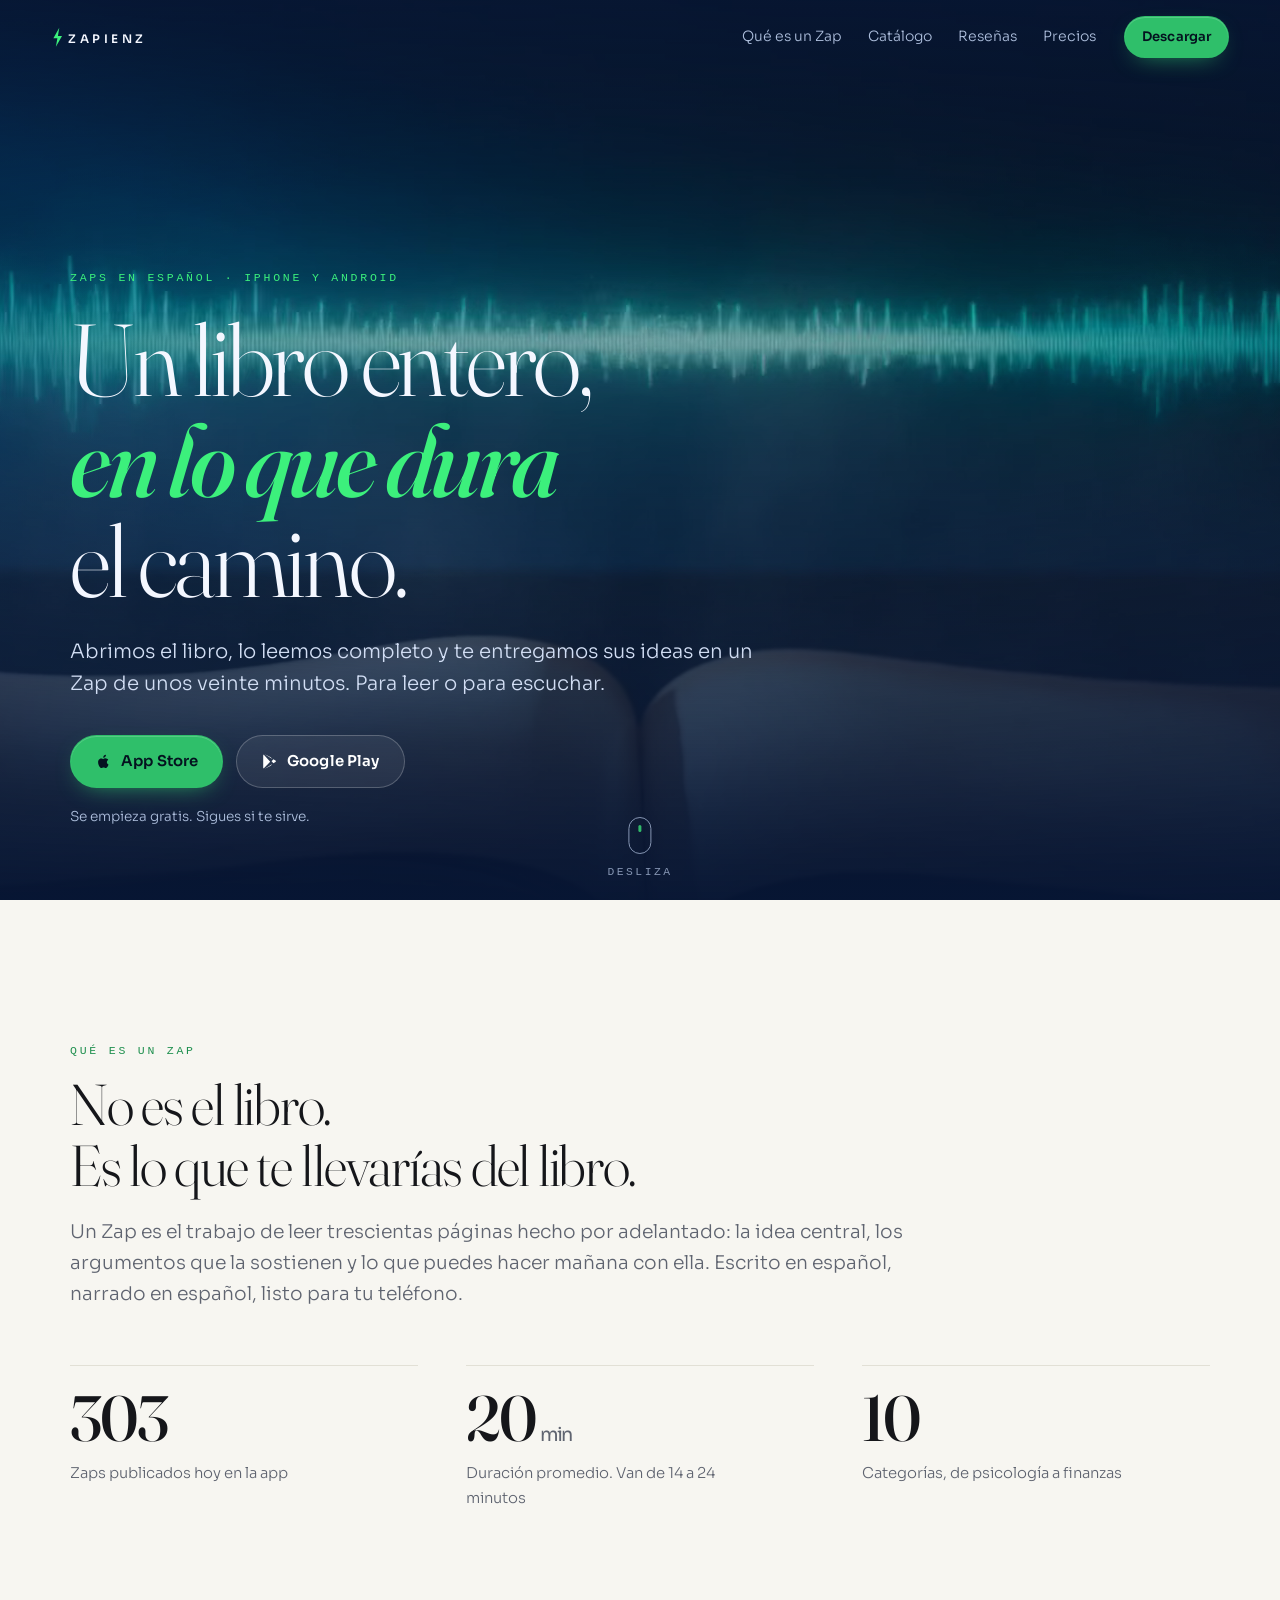
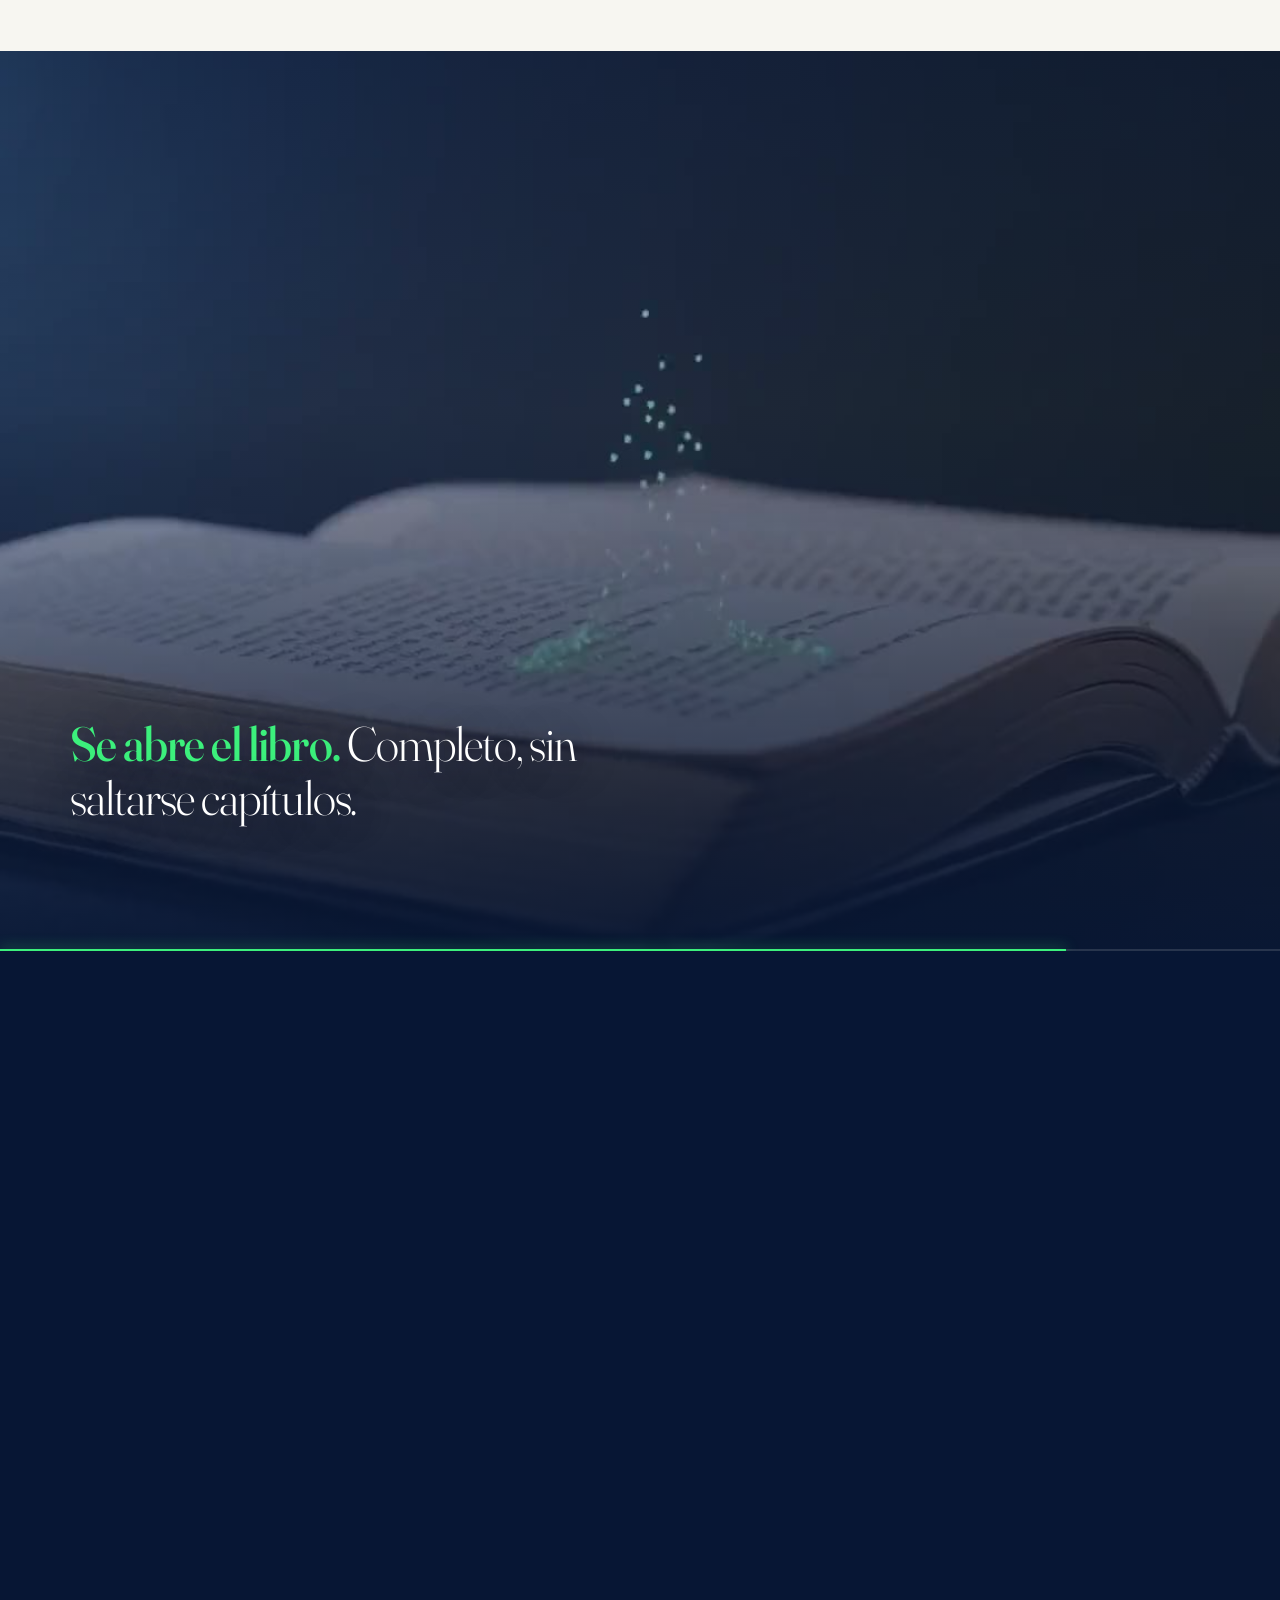
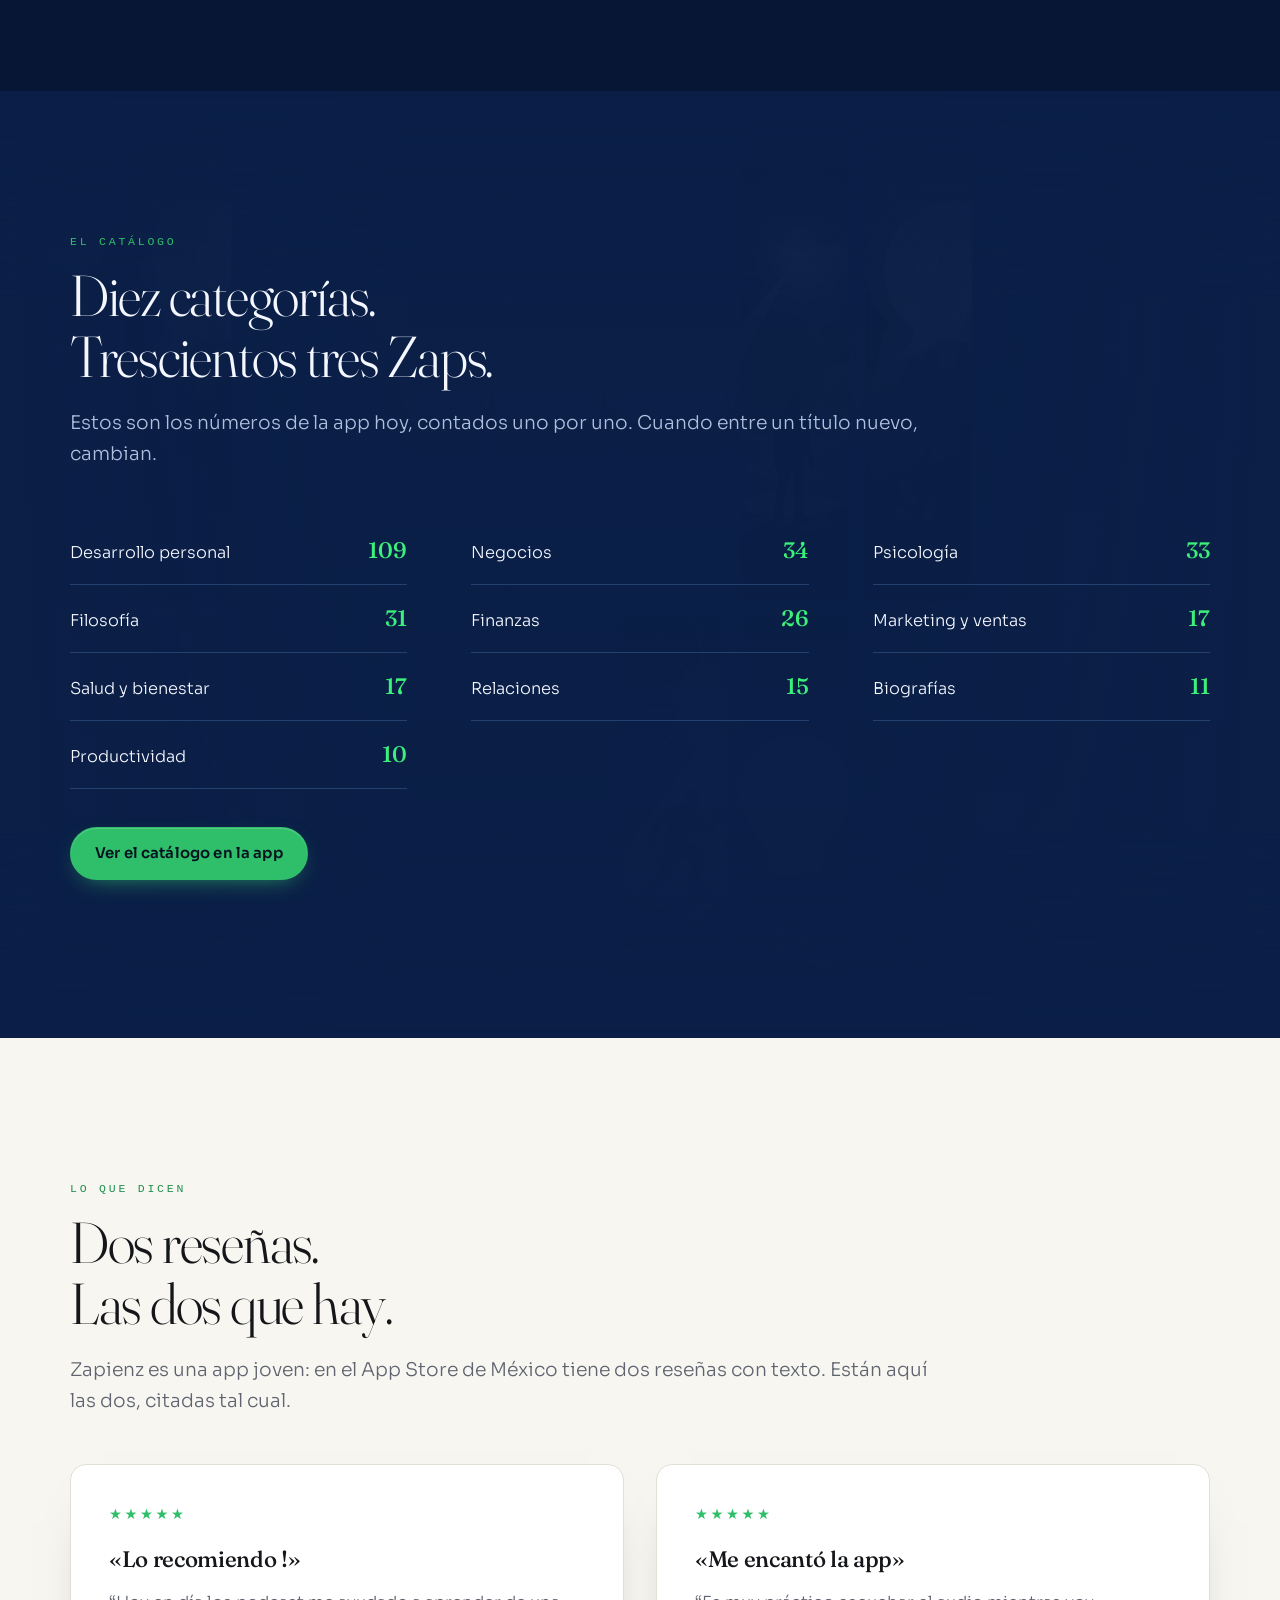
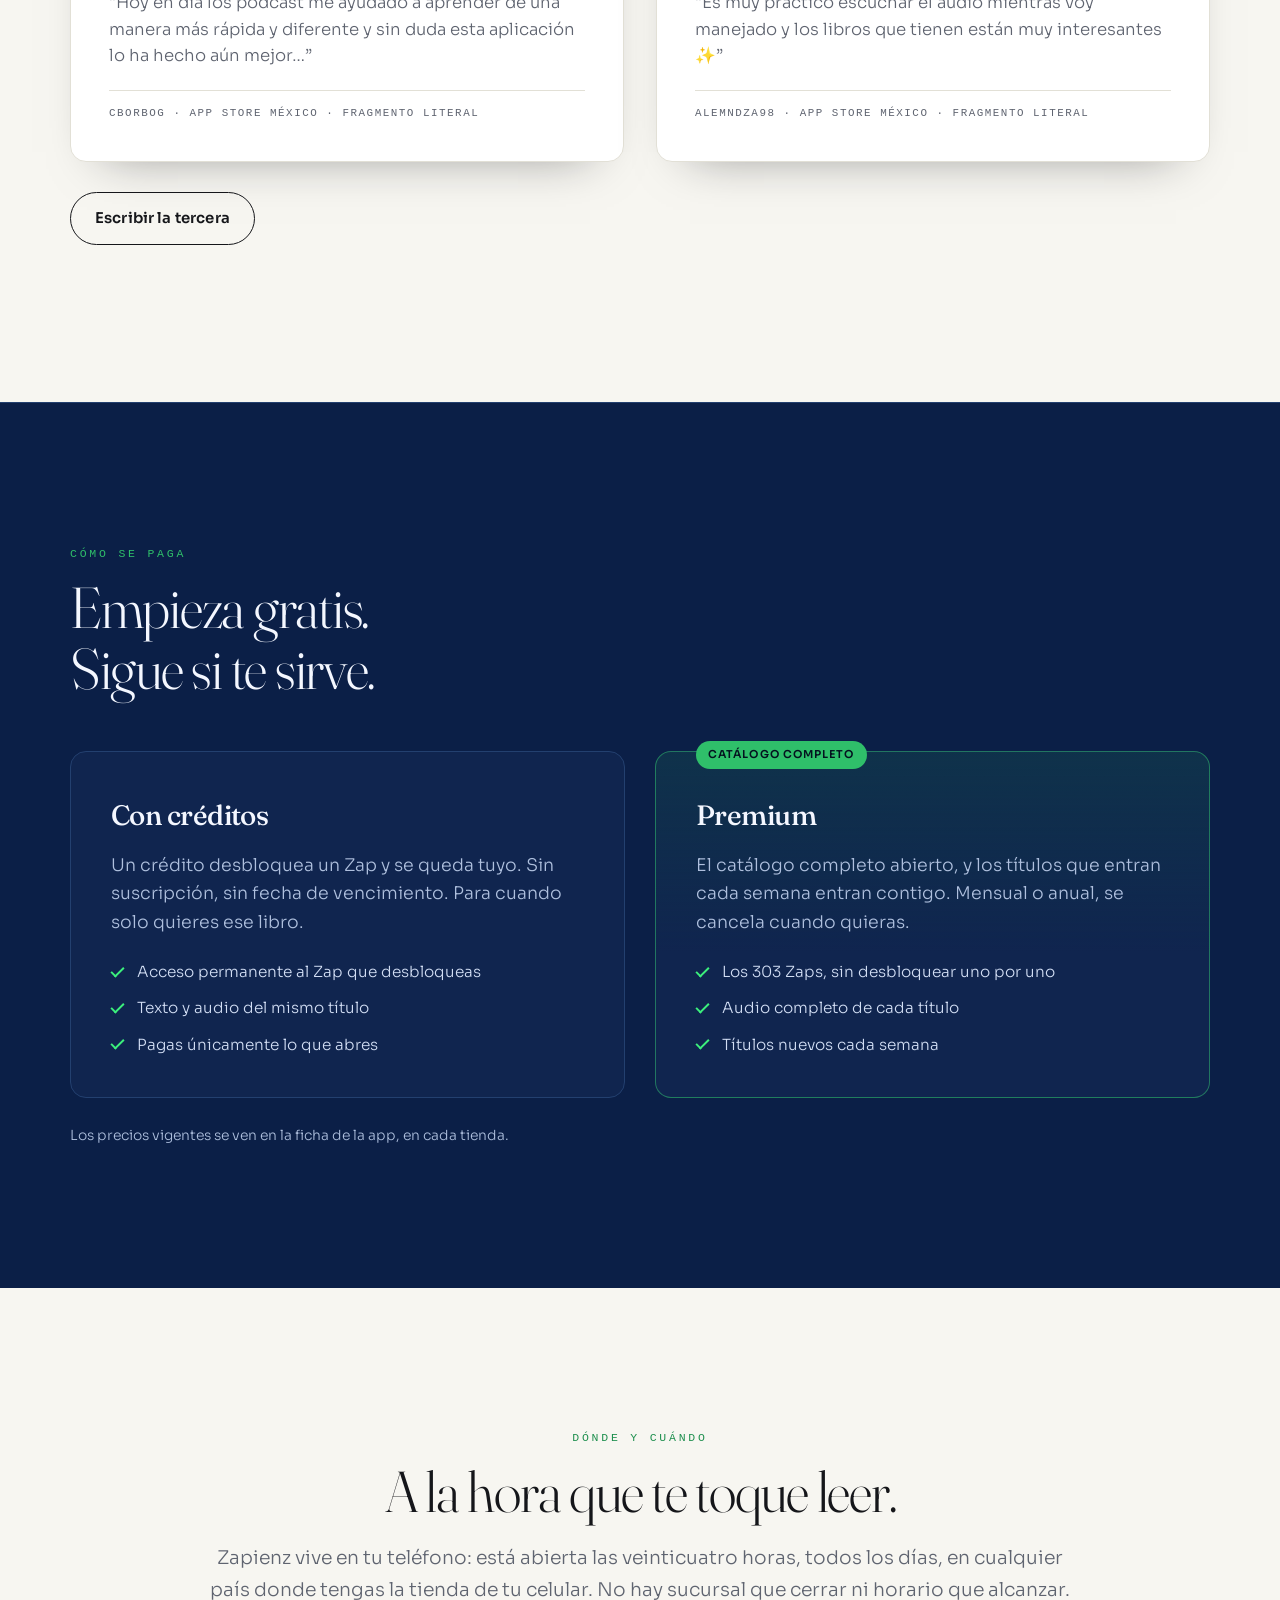
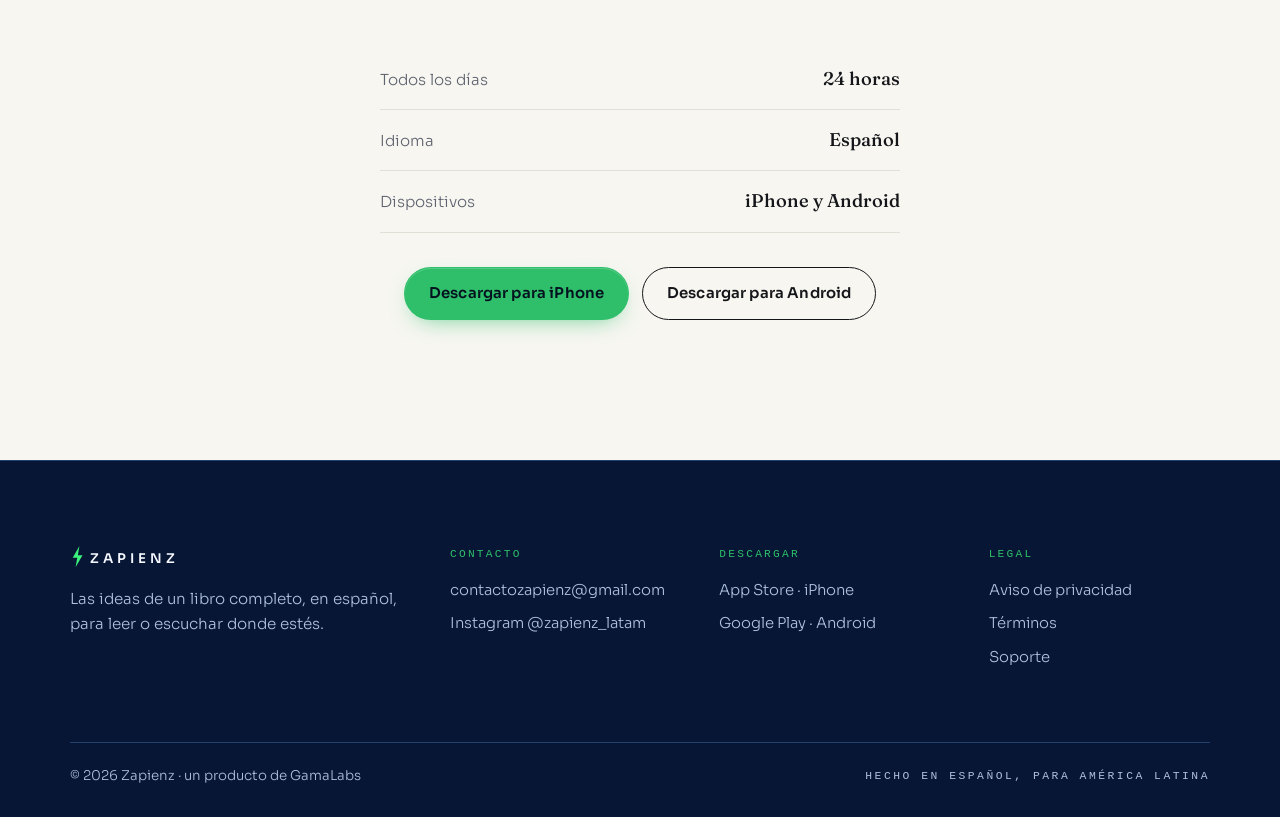
==== index.html @ 56f3b0ce "Sitio one-page de Zapienz con hero en video y scroll cinemático Datos verificados contra la base de " ====
<!doctype html>
<html lang="es-MX">
<head>
<meta charset="utf-8">
<meta name="viewport" content="width=device-width,initial-scale=1,viewport-fit=cover">
<title>Zapienz — Un libro entero, en lo que dura el camino</title>
<meta name="description" content="303 Zaps en español para leer o escuchar: las ideas de un libro completo en unos veinte minutos. Diez categorías, en tu teléfono, iPhone y Android.">
<meta name="theme-color" content="#0B1F47">
<link rel="canonical" href="https://gamalabs26.github.io/zapienz-latam/">
<meta name="robots" content="index,follow">

<meta property="og:type" content="website">
<meta property="og:site_name" content="Zapienz">
<meta property="og:locale" content="es_MX">
<meta property="og:title" content="Zapienz — Un libro entero, en lo que dura el camino">
<meta property="og:description" content="303 Zaps en español para leer o escuchar: las ideas de un libro completo en unos veinte minutos.">
<meta property="og:url" content="https://gamalabs26.github.io/zapienz-latam/">
<meta property="og:image" content="https://gamalabs26.github.io/zapienz-latam/assets/img/og.jpg">
<meta property="og:image:width" content="1200">
<meta property="og:image:height" content="675">
<meta property="og:image:alt" content="Un libro abierto del que se desprenden partículas de luz que forman una onda de audio.">
<meta name="twitter:card" content="summary_large_image">
<meta name="twitter:title" content="Zapienz — Un libro entero, en lo que dura el camino">
<meta name="twitter:description" content="303 Zaps en español para leer o escuchar. Diez categorías, iPhone y Android.">
<meta name="twitter:image" content="https://gamalabs26.github.io/zapienz-latam/assets/img/og.jpg">

<link rel="icon" href="assets/img/favicon.svg" type="image/svg+xml">
<link rel="apple-touch-icon" href="assets/img/icon-180.png">
<link rel="manifest" href="site.webmanifest">

<link rel="preconnect" href="https://fonts.googleapis.com">
<link rel="preconnect" href="https://fonts.gstatic.com" crossorigin>
<link rel="preload" as="image" href="assets/img/hero-poster.jpg" fetchpriority="high">
<link href="https://fonts.googleapis.com/css2?family=Fraunces:opsz,wght@9..144,300;9..144,500;9..144,700&family=Sora:wght@300;400;600&display=swap" rel="stylesheet">
<link rel="stylesheet" href="assets/css/site.css">

<script type="application/ld+json">
{
  "@context": "https://schema.org",
  "@type": "MobileApplication",
  "name": "Zapienz",
  "applicationCategory": "EducationApplication",
  "operatingSystem": "iOS, Android",
  "inLanguage": "es",
  "url": "https://gamalabs26.github.io/zapienz-latam/",
  "description": "Zaps en español: las ideas de un libro completo para leer o escuchar en unos veinte minutos.",
  "author": { "@type": "Organization", "name": "GamaLabs" },
  "email": "contactozapienz@gmail.com",
  "sameAs": [
    "https://www.instagram.com/zapienz_latam",
    "https://apps.apple.com/mx/app/zapienz/id6762142820",
    "https://play.google.com/store/apps/details?id=com.zapienz.app"
  ]
}
</script>
</head>
<body>

<a class="saltar" href="#contenido">Saltar al contenido</a>

<nav class="nav" id="nav" aria-label="Principal">
  <a class="nav__marca" href="#inicio" aria-label="Zapienz, inicio">
    <svg class="marca" viewBox="0 0 168 26" role="img" aria-label="Zapienz">
      <path class="marca__rayo" d="M10.5 1 3 14.2h5.1L6.2 25 14 11.4H8.8L10.5 1Z"/>
      <text x="22" y="20" class="marca__texto">ZAPIENZ</text>
    </svg>
  </a>
  <div class="nav__links">
    <a href="#zap">Qué es un Zap</a>
    <a href="#catalogo">Catálogo</a>
    <a href="#resenas">Reseñas</a>
    <a href="#precios">Precios</a>
  </div>
  <a class="btn btn--mini" data-iman href="https://apps.apple.com/mx/app/zapienz/id6762142820">Descargar</a>
</nav>

<main id="contenido">

<!-- ═══════════ HERO ═══════════ -->
<section class="hero" id="inicio">
  <div class="hero__media" id="heroMedia">
    <video class="hero__video" id="heroVideo"
           autoplay muted loop playsinline preload="metadata"
           poster="assets/img/hero-poster.jpg"
           data-ancho-webm="assets/video/hero-169.webm"
           data-ancho-mp4="assets/video/hero-169.mp4"
           data-alto-mp4="assets/video/hero-916.mp4"
           aria-hidden="true" tabindex="-1">
      <!-- la fuente la elige site.js segun el ancho: el atributo media no
           aplica dentro de <video>, solo dentro de <picture>. -->
    </video>
    <div class="hero__velo" aria-hidden="true"></div>
    <div class="hero__foco" id="heroFoco" aria-hidden="true"></div>
  </div>

  <div class="hero__cuerpo">
    <p class="sobre" data-anim="1">Zaps en español · iPhone y Android</p>
    <h1 class="titular" data-anim="2">
      Un libro entero,<br><em>en lo que dura</em><br>el camino.
    </h1>
    <p class="bajada" data-anim="3">
      Abrimos el libro, lo leemos completo y te entregamos sus ideas
      en un Zap de unos veinte minutos. Para leer o para escuchar.
    </p>
    <div class="hero__acciones" data-anim="4">
      <a class="btn" data-iman href="https://apps.apple.com/mx/app/zapienz/id6762142820">
        <svg viewBox="0 0 24 24" aria-hidden="true" class="ico"><path d="M16.7 12.9c0-2.3 1.9-3.4 2-3.5-1.1-1.6-2.8-1.8-3.4-1.8-1.4-.2-2.8.8-3.5.8-.7 0-1.8-.8-3-.8-1.5 0-2.9.9-3.7 2.3-1.6 2.7-.4 6.8 1.1 9 .8 1.1 1.7 2.3 2.9 2.2 1.2 0 1.6-.7 3-.7s1.8.7 3 .7c1.2 0 2-1.1 2.8-2.2.9-1.3 1.2-2.5 1.3-2.6-.1 0-2.5-1-2.5-3.4zM14.5 5.3c.6-.8 1.1-1.9 1-3-.9 0-2.1.6-2.8 1.4-.6.7-1.2 1.8-1 2.9 1 .1 2.1-.5 2.8-1.3z"/></svg>
        App Store
      </a>
      <a class="btn btn--ghost" data-iman href="https://play.google.com/store/apps/details?id=com.zapienz.app">
        <svg viewBox="0 0 24 24" aria-hidden="true" class="ico"><path d="M3.6 2.3c-.3.3-.5.8-.5 1.4v16.6c0 .6.2 1.1.5 1.4l.1.1 9.3-9.3v-.2L3.7 2.2l-.1.1zm12.5 6.2L13.7 6 4.6 1.3l11.5 7.2zM4.6 22.7l9.1-4.7 2.4-2.4-11.5 7.1zM20.4 10.5l-2.9-1.6-2.6 2.6v.2l2.6 2.6 2.9-1.7c.8-.5.8-1.6 0-2.1z"/></svg>
        Google Play
      </a>
    </div>
    <p class="hero__nota" data-anim="5">Se empieza gratis. Sigues si te sirve.</p>
  </div>

  <div class="hero__pie" aria-hidden="true">
    <span class="hero__scroll"><i></i></span>
    <span class="mono">Desliza</span>
  </div>
</section>

<!-- ═══════════ QUÉ ES UN ZAP ═══════════ -->
<section class="seccion seccion--papel" id="zap">
  <div class="caja">
    <p class="rotulo rev">Qué es un Zap</p>
    <h2 class="h2 rev" data-esc="1">No es el libro.<br>Es lo que te llevarías del libro.</h2>
    <p class="parrafo rev" data-esc="2">
      Un Zap es el trabajo de leer trescientas páginas hecho por adelantado: la idea
      central, los argumentos que la sostienen y lo que puedes hacer mañana con ella.
      Escrito en español, narrado en español, listo para tu teléfono.
    </p>

    <ul class="cifras">
      <li class="cifra rev" data-esc="1">
        <span class="cifra__n" data-contar="303">303</span>
        <span class="cifra__t">Zaps publicados hoy en la app</span>
      </li>
      <li class="cifra rev" data-esc="2">
        <span class="cifra__n"><span data-contar="20">20</span><small>min</small></span>
        <span class="cifra__t">Duración promedio. Van de 14 a 24 minutos</span>
      </li>
      <li class="cifra rev" data-esc="3">
        <span class="cifra__n" data-contar="10">10</span>
        <span class="cifra__t">Categorías, de psicología a finanzas</span>
      </li>
    </ul>
  </div>
</section>

<!-- ═══════════ SCROLLYTELLING ═══════════ -->
<section class="peli" id="proceso" aria-label="Cómo se hace un Zap">
  <div class="peli__pista" id="peliPista">
    <div class="peli__cuadro">
      <video class="peli__video" id="peliVideo" muted playsinline preload="metadata"
             poster="assets/img/scroll-poster.jpg" aria-hidden="true" tabindex="-1">
        <source src="assets/video/scroll-zap.mp4" type="video/mp4">
      </video>
      <div class="peli__velo" aria-hidden="true"></div>

      <div class="peli__textos">
        <p class="peli__paso" data-paso="0"><b>Se abre el libro.</b> Completo, sin saltarse capítulos.</p>
        <p class="peli__paso" data-paso="1"><b>Se separa lo que sostiene la idea</b> de lo que solo la adorna.</p>
        <p class="peli__paso" data-paso="2"><b>Se escribe en español</b>, para leerse de corrido.</p>
        <p class="peli__paso" data-paso="3"><b>Se le da voz</b> y cabe en tus audífonos.</p>
      </div>

      <div class="peli__barra" aria-hidden="true"><i id="peliBarra"></i></div>
    </div>
  </div>
</section>

<!-- ═══════════ CATÁLOGO ═══════════ -->
<section class="seccion seccion--noche" id="catalogo">
  <div class="muro" aria-hidden="true">
    <div class="muro__capa" data-prof="0.06"><div class="muro__fila" data-fila="a"></div></div>
    <div class="muro__capa" data-prof="0.15"><div class="muro__fila" data-fila="b"></div></div>
    <div class="muro__capa" data-prof="0.26"><div class="muro__fila" data-fila="c"></div></div>
  </div>

  <div class="caja caja--sobre">
    <p class="rotulo rev">El catálogo</p>
    <h2 class="h2 rev" data-esc="1">Diez categorías.<br>Trescientos tres Zaps.</h2>
    <p class="parrafo rev" data-esc="2">
      Estos son los números de la app hoy, contados uno por uno. Cuando entre un
      título nuevo, cambian.
    </p>

    <ul class="cats">
      <li class="cat rev" data-esc="1"><span class="cat__n">Desarrollo personal</span><span class="cat__c">109</span></li>
      <li class="cat rev" data-esc="1"><span class="cat__n">Negocios</span><span class="cat__c">34</span></li>
      <li class="cat rev" data-esc="2"><span class="cat__n">Psicología</span><span class="cat__c">33</span></li>
      <li class="cat rev" data-esc="2"><span class="cat__n">Filosofía</span><span class="cat__c">31</span></li>
      <li class="cat rev" data-esc="2"><span class="cat__n">Finanzas</span><span class="cat__c">26</span></li>
      <li class="cat rev" data-esc="3"><span class="cat__n">Marketing y ventas</span><span class="cat__c">17</span></li>
      <li class="cat rev" data-esc="3"><span class="cat__n">Salud y bienestar</span><span class="cat__c">17</span></li>
      <li class="cat rev" data-esc="3"><span class="cat__n">Relaciones</span><span class="cat__c">15</span></li>
      <li class="cat rev" data-esc="4"><span class="cat__n">Biografías</span><span class="cat__c">11</span></li>
      <li class="cat rev" data-esc="4"><span class="cat__n">Productividad</span><span class="cat__c">10</span></li>
    </ul>

    <p class="rev" data-esc="4" style="margin-top:38px">
      <a class="btn" data-iman href="https://apps.apple.com/mx/app/zapienz/id6762142820">Ver el catálogo en la app</a>
    </p>
  </div>
</section>

<!-- ═══════════ RESEÑAS ═══════════
     Las dos únicas reseñas con texto que hay hoy en el App Store de México.
     Se citan literales y recortadas, rotuladas como fragmento. No hay una
     tercera y no se inventa. -->
<section class="seccion seccion--papel" id="resenas">
  <div class="caja">
    <p class="rotulo rev">Lo que dicen</p>
    <h2 class="h2 rev" data-esc="1">Dos reseñas.<br>Las dos que hay.</h2>
    <p class="parrafo rev" data-esc="2">
      Zapienz es una app joven: en el App Store de México tiene dos reseñas con texto.
      Están aquí las dos, citadas tal cual.
    </p>

    <div class="resenas">
      <figure class="resena rev" data-esc="1">
        <p class="resena__est" aria-label="5 de 5 estrellas">★★★★★</p>
        <blockquote class="resena__cita">
          <p class="resena__tit">«Lo recomiendo !»</p>
          <p>“Hoy en día los podcast me ayudado a aprender de una manera más rápida
             y diferente y sin duda esta aplicación lo ha hecho aún mejor…”</p>
        </blockquote>
        <figcaption class="resena__pie">Cborbog · App&nbsp;Store México · fragmento literal</figcaption>
      </figure>

      <figure class="resena rev" data-esc="2">
        <p class="resena__est" aria-label="5 de 5 estrellas">★★★★★</p>
        <blockquote class="resena__cita">
          <p class="resena__tit">«Me encantó la app»</p>
          <p>“Es muy práctico escuchar el audio mientras voy manejado y los libros
             que tienen están muy interesantes ✨”</p>
        </blockquote>
        <figcaption class="resena__pie">alemndza98 · App&nbsp;Store México · fragmento literal</figcaption>
      </figure>
    </div>

    <p class="rev" data-esc="3" style="margin-top:30px">
      <a class="btn btn--linea" data-iman href="https://apps.apple.com/mx/app/zapienz/id6762142820?action=write-review">Escribir la tercera</a>
    </p>
  </div>
</section>

<!-- ═══════════ PRECIOS ═══════════ -->
<section class="seccion seccion--noche seccion--borde" id="precios">
  <div class="caja">
    <p class="rotulo rev">Cómo se paga</p>
    <h2 class="h2 rev" data-esc="1">Empieza gratis.<br>Sigue si te sirve.</h2>

    <div class="planes">
      <article class="plan rev" data-esc="1">
        <h3 class="plan__t">Con créditos</h3>
        <p class="plan__d">Un crédito desbloquea un Zap y se queda tuyo. Sin suscripción,
           sin fecha de vencimiento. Para cuando solo quieres ese libro.</p>
        <ul class="plan__l">
          <li>Acceso permanente al Zap que desbloqueas</li>
          <li>Texto y audio del mismo título</li>
          <li>Pagas únicamente lo que abres</li>
        </ul>
      </article>

      <article class="plan plan--alto rev" data-esc="2">
        <p class="plan__sello">Catálogo completo</p>
        <h3 class="plan__t">Premium</h3>
        <p class="plan__d">El catálogo completo abierto, y los títulos que entran cada
           semana entran contigo. Mensual o anual, se cancela cuando quieras.</p>
        <ul class="plan__l">
          <li>Los 303 Zaps, sin desbloquear uno por uno</li>
          <li>Audio completo de cada título</li>
          <li>Títulos nuevos cada semana</li>
        </ul>
      </article>
    </div>
    <p class="pie-nota rev" data-esc="3">Los precios vigentes se ven en la ficha de la app, en cada tienda.</p>
  </div>
</section>

<!-- ═══════════ DISPONIBILIDAD Y DESCARGA ═══════════ -->
<section class="seccion seccion--papel" id="donde">
  <div class="caja caja--centro">
    <p class="rotulo rev">Dónde y cuándo</p>
    <h2 class="h2 rev" data-esc="1">A la hora que te toque leer.</h2>
    <p class="parrafo parrafo--centro rev" data-esc="2">
      Zapienz vive en tu teléfono: está abierta las veinticuatro horas, todos los días,
      en cualquier país donde tengas la tienda de tu celular. No hay sucursal que cerrar
      ni horario que alcanzar.
    </p>

    <div class="horario rev" data-esc="3">
      <div class="horario__f"><span>Todos los días</span><b>24&nbsp;horas</b></div>
      <div class="horario__f"><span>Idioma</span><b>Español</b></div>
      <div class="horario__f"><span>Dispositivos</span><b>iPhone y Android</b></div>
    </div>

    <div class="hero__acciones hero__acciones--centro rev" data-esc="4">
      <a class="btn" data-iman href="https://apps.apple.com/mx/app/zapienz/id6762142820">Descargar para iPhone</a>
      <a class="btn btn--linea" data-iman href="https://play.google.com/store/apps/details?id=com.zapienz.app">Descargar para Android</a>
    </div>
  </div>
</section>

</main>

<!-- ═══════════ PIE ═══════════ -->
<footer class="pie" id="contacto">
  <div class="caja pie__rejilla">
    <div>
      <svg class="marca marca--pie" viewBox="0 0 168 26" role="img" aria-label="Zapienz">
        <path class="marca__rayo" d="M10.5 1 3 14.2h5.1L6.2 25 14 11.4H8.8L10.5 1Z"/>
        <text x="22" y="20" class="marca__texto">ZAPIENZ</text>
      </svg>
      <p class="pie__lema">Las ideas de un libro completo, en español,<br>para leer o escuchar donde estés.</p>
    </div>

    <div class="pie__col">
      <h3>Contacto</h3>
      <p><a href="mailto:contactozapienz@gmail.com">contactozapienz@gmail.com</a></p>
      <p><a href="https://www.instagram.com/zapienz_latam" rel="me noopener">Instagram @zapienz_latam</a></p>
    </div>

    <div class="pie__col">
      <h3>Descargar</h3>
      <p><a href="https://apps.apple.com/mx/app/zapienz/id6762142820">App Store · iPhone</a></p>
      <p><a href="https://play.google.com/store/apps/details?id=com.zapienz.app">Google Play · Android</a></p>
    </div>

    <div class="pie__col">
      <h3>Legal</h3>
      <p><a href="https://zapienz-dot.github.io/legal/privacy-policy.html">Aviso de privacidad</a></p>
      <p><a href="https://zapienz-dot.github.io/legal/terms.html">Términos</a></p>
      <p><a href="https://zapienz-dot.github.io/legal/support.html">Soporte</a></p>
    </div>
  </div>
  <div class="caja pie__linea">
    <p>© <span id="anio">2026</span> Zapienz · un producto de GamaLabs</p>
    <p class="mono">Hecho en español, para América Latina</p>
  </div>
</footer>

<script src="assets/js/site.js" defer></script>
</body>
</html>
---- assets/css/site.css ----
/* ═══════════════════════════════════════════════════════════
   ZAPIENZ · identidad
   Dos materias: NOCHE (el sonido) y PAPEL (el libro).
   El verde solo aparece donde algo se enciende.
   ═══════════════════════════════════════════════════════════ */

:root{
  --noche:       #0B1F47;
  --noche-alto:  #102A5E;
  --noche-hondo: #071634;
  --noche-sup:   #10254F;
  --noche-borde: #23406F;
  --claro:       #F4F7FF;
  --claro2:      #AFC0DE;

  --papel:       #F7F6F1;
  --papel-hondo: #EFEEE7;
  --papel-linea: #E2E0D6;
  --tinta:       #15161A;
  --tinta2:      #5F6470;

  --verde:       #2FBF6A;
  --verde-vivo:  #3CF07C;

  --medida: 62ch;
  --radio: 16px;

  --ease:      cubic-bezier(.16,.84,.30,1);
  --ease-out:  cubic-bezier(.22,1,.36,1);
  --t-rapido: .28s;
  --t-medio:  .7s;
  --t-lento:  1.1s;

  --serif: "Fraunces", "Iowan Old Style", Georgia, serif;
  --sans:  "Sora", system-ui, -apple-system, "Segoe UI", sans-serif;
}
:root{ --noche-card:#122A55 }

*,*::before,*::after{ box-sizing:border-box }
html{ scroll-behavior:smooth; -webkit-text-size-adjust:100% }
body{
  margin:0; background:var(--noche); color:var(--claro);
  font-family:var(--sans); font-weight:300; font-size:clamp(1rem,.96rem + .25vw,1.09rem);
  line-height:1.65; overflow-x:hidden;
  -webkit-font-smoothing:antialiased;
}
img,svg,video{ display:block; max-width:100% }
a{ color:inherit }
::selection{ background:var(--verde); color:#04121f }

.saltar{
  position:absolute; left:-999px; top:8px; z-index:200;
  background:var(--verde); color:#04121f; padding:10px 16px; border-radius:10px;
  text-decoration:none; font-weight:600;
}
.saltar:focus{ left:8px }
:focus-visible{ outline:2.5px solid var(--verde-vivo); outline-offset:3px; border-radius:6px }

/* ── marca ───────────────────────────────────────────────── */
.marca{ width:132px; height:auto; overflow:visible }
.marca__rayo{ fill:var(--verde-vivo) }
.marca__texto{
  font-family:var(--sans); font-size:15px; font-weight:600;
  letter-spacing:.30em; fill:currentColor;
}
.marca--pie{ width:150px; color:var(--claro) }

/* ── nav ─────────────────────────────────────────────────── */
.nav{
  position:fixed; inset:0 0 auto 0; z-index:100;
  display:flex; align-items:center; gap:28px;
  padding:16px clamp(18px,4vw,54px);
  color:var(--claro);
  transition:background var(--t-rapido) var(--ease), backdrop-filter var(--t-rapido),
             border-color var(--t-rapido), padding var(--t-rapido) var(--ease);
  border-bottom:1px solid transparent;
}
.nav.es-solido{
  background:rgba(8,24,56,.78); backdrop-filter:blur(16px) saturate(140%);
  -webkit-backdrop-filter:blur(16px) saturate(140%);
  border-bottom-color:rgba(255,255,255,.09); padding-block:11px;
}
.nav__marca{ display:flex; text-decoration:none; flex:0 0 auto }
.nav__links{ display:flex; gap:26px; margin-left:auto; font-size:.88rem }
.nav__links a{
  text-decoration:none; color:var(--claro2); position:relative; padding-block:4px;
  transition:color var(--t-rapido) var(--ease);
}
.nav__links a::after{
  content:""; position:absolute; left:0; right:100%; bottom:0; height:1px;
  background:var(--verde-vivo); transition:right .45s var(--ease-out);
}
.nav__links a:hover{ color:#fff }
.nav__links a:hover::after{ right:0 }
@media (max-width:860px){ .nav__links{ display:none } .nav{ gap:12px } }

/* ── botones ─────────────────────────────────────────────── */
.btn{
  --fondo:var(--verde); --texto:#04121f;
  display:inline-flex; align-items:center; gap:9px;
  background:var(--fondo); color:var(--texto);
  font-family:var(--sans); font-weight:600; font-size:.93rem; letter-spacing:.01em;
  padding:13px 24px; border-radius:999px; text-decoration:none;
  border:1px solid transparent; will-change:transform;
  transition:transform .35s var(--ease-out), box-shadow .35s var(--ease), background var(--t-rapido);
  box-shadow:0 1px 0 rgba(255,255,255,.18) inset, 0 8px 24px -12px rgba(47,191,106,.9);
}
.btn:hover{ box-shadow:0 1px 0 rgba(255,255,255,.25) inset, 0 14px 34px -12px rgba(47,191,106,.95) }
.btn .ico{ width:17px; height:17px; fill:currentColor }
.btn--ghost{ --fondo:rgba(255,255,255,.07); --texto:#fff; border-color:rgba(255,255,255,.22); box-shadow:none }
.btn--ghost:hover{ --fondo:rgba(255,255,255,.13); box-shadow:none }
.btn--linea{ --fondo:transparent; --texto:currentColor; border-color:currentColor; box-shadow:none }
.btn--linea:hover{ --fondo:rgba(47,191,106,.12); box-shadow:none }
.btn--mini{ padding:9px 17px; font-size:.82rem }
@media (max-width:520px){ .btn--mini{ padding:8px 14px } }

/* ── tipografía compartida ───────────────────────────────── */
.mono{
  font-family:ui-monospace,"SF Mono",Menlo,monospace;
  font-size:.71rem; letter-spacing:.22em; text-transform:uppercase;
}
.rotulo{
  font-family:ui-monospace,"SF Mono",Menlo,monospace;
  font-size:.72rem; letter-spacing:.24em; text-transform:uppercase;
  color:var(--verde); margin:0 0 14px;
}
.h2{
  font-family:var(--serif); font-weight:300;
  font-size:clamp(2rem,1.3rem + 3.2vw,3.6rem);
  line-height:1.06; letter-spacing:-.022em; margin:0;
  font-variation-settings:"opsz" 120;
}
.parrafo{
  max-width:var(--medida); margin:20px 0 0;
  color:var(--tinta2); font-size:clamp(1.02rem,.98rem + .3vw,1.18rem);
}
.seccion--noche .parrafo{ color:var(--claro2) }
.parrafo--centro{ margin-inline:auto }

.caja{ width:min(1140px,100% - clamp(28px,7vw,84px)); margin-inline:auto; position:relative; z-index:2 }
.caja--centro{ text-align:center }
.caja--sobre{ position:relative; z-index:3 }
.seccion{ padding:clamp(80px,11vw,148px) 0; position:relative; isolation:isolate }
.seccion--papel{ background:var(--papel); color:var(--tinta) }
.seccion--papel .rotulo{ color:#1E8F4E }
.seccion--noche{ background:var(--noche); color:var(--claro); overflow:hidden }
.seccion--borde{ border-top:1px solid var(--noche-borde) }

/* ═══════════ HERO ═══════════ */
.hero{
  position:relative; min-height:100svh; display:flex; flex-direction:column;
  justify-content:flex-end; overflow:hidden; background:var(--noche-hondo);
  padding:0 0 clamp(48px,8vh,92px);
}
.hero__media{ position:absolute; inset:0; z-index:0 }
.hero__video{
  width:100%; height:100%; object-fit:cover;
  transform:scale(1.06); will-change:transform;
}
.hero__velo{
  position:absolute; inset:0;
  background:
    linear-gradient(180deg, rgba(7,22,52,.86) 0%, rgba(7,22,52,.30) 34%, rgba(7,22,52,.72) 72%, rgba(7,22,52,.97) 100%),
    radial-gradient(120% 85% at 50% 40%, transparent 30%, rgba(7,22,52,.62) 100%);
}
/* el foco del mouse destapa el video bajo el velo */
.hero__foco{
  position:absolute; inset:0; pointer-events:none; opacity:0;
  transition:opacity .6s var(--ease);
  background:radial-gradient(220px 220px at var(--mx,50%) var(--my,50%),
             rgba(60,240,124,.20) 0%, rgba(60,240,124,.07) 38%, transparent 72%);
  mix-blend-mode:screen;
}
.hero:hover .hero__foco{ opacity:1 }

/* en pantallas angostas el clip es vertical y el velo superior lo apagaba
   de mas: ahi se aclara la parte alta y se carga el peso abajo, donde vive
   el texto. */
@media (max-width:767px){
  .hero__velo{
    background:
      linear-gradient(180deg, rgba(7,22,52,.62) 0%, rgba(7,22,52,.12) 30%, rgba(7,22,52,.70) 66%, rgba(7,22,52,.97) 100%),
      radial-gradient(130% 70% at 50% 34%, transparent 34%, rgba(7,22,52,.5) 100%);
  }
}

.hero__cuerpo{ position:relative; z-index:2; width:min(1140px,100% - clamp(28px,7vw,84px)); margin-inline:auto }
.sobre{
  font-family:ui-monospace,"SF Mono",Menlo,monospace;
  font-size:.72rem; letter-spacing:.24em; text-transform:uppercase;
  color:var(--verde-vivo); margin:0 0 22px;
}
.titular{
  font-family:var(--serif); font-weight:300;
  font-size:clamp(2.6rem,1.1rem + 6.6vw,6.4rem);
  line-height:.98; letter-spacing:-.032em; margin:0;
  font-variation-settings:"opsz" 144;
  text-wrap:balance;
}
.titular em{ font-style:italic; font-weight:500; color:var(--verde-vivo) }
.bajada{
  margin:26px 0 0; max-width:46ch; color:#D2DEF4;
  font-size:clamp(1.02rem,.97rem + .38vw,1.24rem);
}
.hero__acciones{ display:flex; flex-wrap:wrap; gap:13px; margin-top:34px }
.hero__acciones--centro{ justify-content:center; margin-top:34px }
.hero__nota{ margin:18px 0 0; font-size:.85rem; color:var(--claro2) }

.hero__pie{
  position:absolute; left:50%; transform:translateX(-50%); bottom:18px; z-index:2;
  display:flex; flex-direction:column; align-items:center; gap:9px; color:var(--claro2);
  opacity:.75;
}
.hero__scroll{
  width:23px; height:37px; border:1.5px solid currentColor; border-radius:12px;
  position:relative;
}
.hero__scroll i{
  position:absolute; left:50%; top:7px; width:3px; height:7px; margin-left:-1.5px;
  background:var(--verde-vivo); border-radius:2px; animation:caer 1.9s var(--ease) infinite;
}
@keyframes caer{ 0%{opacity:0;transform:translateY(0)} 25%{opacity:1} 75%{opacity:0;transform:translateY(13px)} 100%{opacity:0} }
@media (max-width:640px){ .hero__pie{ display:none } }

/* ═══════════ CIFRAS ═══════════ */
.cifras{
  list-style:none; margin:56px 0 0; padding:0;
  display:grid; gap:clamp(24px,4vw,48px);
  grid-template-columns:repeat(auto-fit,minmax(210px,1fr));
}
.cifra{ border-top:1px solid var(--papel-linea); padding-top:20px }
.cifra__n{
  display:block; font-family:var(--serif); font-weight:500;
  font-size:clamp(2.6rem,2rem + 2.6vw,4rem); line-height:1;
  letter-spacing:-.03em; color:var(--tinta);
  font-variation-settings:"opsz" 144;
}
.cifra__n small{ font-family:var(--sans); font-size:.30em; font-weight:400; margin-left:.2em; color:var(--tinta2) }
.cifra__t{ display:block; margin-top:11px; color:var(--tinta2); font-size:.93rem; max-width:26ch }

/* ═══════════ SCROLLYTELLING ═══════════ */
.peli{ height:360vh; position:relative; background:var(--noche-hondo) }
.peli__pista{ position:sticky; top:0; height:100svh; overflow:hidden }
.peli__cuadro{ position:absolute; inset:0 }
.peli__video{ width:100%; height:100%; object-fit:cover }
.peli__velo{
  position:absolute; inset:0;
  background:linear-gradient(180deg, rgba(7,22,52,.55) 0%, rgba(7,22,52,.25) 40%, rgba(7,22,52,.92) 100%);
}
.peli__textos{
  position:absolute; inset:auto 0 clamp(80px,14vh,150px) 0;
  width:min(1140px,100% - clamp(28px,7vw,84px)); margin-inline:auto;
}
.peli__paso{
  position:absolute; bottom:0; left:0; margin:0; max-width:23ch;
  font-family:var(--serif); font-weight:300;
  font-size:clamp(1.6rem,1.1rem + 2.4vw,3.1rem); line-height:1.12;
  letter-spacing:-.02em; color:#fff;
  opacity:0; transform:translate3d(0,34px,0) scale(.985);
  transition:opacity .75s var(--ease), transform .75s var(--ease-out);
  font-variation-settings:"opsz" 120;
  text-shadow:0 2px 40px rgba(7,22,52,.7);
}
.peli__paso.es-visible{ opacity:1; transform:none }
.peli__paso b{ font-weight:500; color:var(--verde-vivo) }
.peli__barra{
  position:absolute; left:0; right:0; bottom:0; height:2px; background:rgba(255,255,255,.13);
}
.peli__barra i{
  display:block; height:100%; width:100%; background:var(--verde-vivo);
  transform:scaleX(0); transform-origin:left;
  box-shadow:0 0 14px rgba(60,240,124,.8);
}

/* ═══════════ MURO PARALLAX ═══════════ */
.muro{
  position:absolute; inset:0; z-index:0; overflow:hidden;
  mask-image:linear-gradient(180deg,transparent,#000 22%,#000 78%,transparent);
  -webkit-mask-image:linear-gradient(180deg,transparent,#000 22%,#000 78%,transparent);
}
.muro::after{
  content:""; position:absolute; inset:0;
  background:linear-gradient(90deg,var(--noche) 0%,rgba(11,31,71,.72) 32%,rgba(11,31,71,.72) 68%,var(--noche) 100%),
             linear-gradient(180deg,rgba(11,31,71,.55),rgba(11,31,71,.86));
}
.muro__capa{ position:absolute; left:0; right:0; will-change:transform }
.muro__capa:nth-child(1){ top:4% }
.muro__capa:nth-child(2){ top:33% }
.muro__capa:nth-child(3){ top:62% }
.muro__fila{ display:flex; gap:16px; width:max-content; opacity:.34 }
.muro__fila img{
  width:clamp(76px,8.4vw,108px); height:auto; border-radius:6px; flex:0 0 auto;
  /* las portadas son telon de fondo, no contenido: se apagan para que
     el texto de la seccion gane siempre el contraste */
  filter:grayscale(1) contrast(.95) brightness(.7) blur(.6px);
  box-shadow:0 14px 30px -16px rgba(0,0,0,.9);
}
.muro__capa:nth-child(1) .muro__fila{ animation:deriva 92s linear infinite }
.muro__capa:nth-child(2) .muro__fila{ animation:deriva 128s linear infinite reverse; opacity:.24 }
.muro__capa:nth-child(3) .muro__fila{ animation:deriva 160s linear infinite; opacity:.16 }
@keyframes deriva{ from{transform:translate3d(0,0,0)} to{transform:translate3d(-50%,0,0)} }

/* ═══════════ CATEGORÍAS ═══════════ */
.cats{
  list-style:none; margin:48px 0 0; padding:0;
  display:grid; gap:0; grid-template-columns:repeat(auto-fit,minmax(280px,1fr));
  column-gap:clamp(28px,5vw,64px);
}
.cat{
  display:flex; align-items:baseline; justify-content:space-between; gap:16px;
  padding:15px 0; border-bottom:1px solid var(--noche-borde);
  transition:border-color var(--t-rapido) var(--ease);
}
.cat:hover{ border-bottom-color:var(--verde) }
.cat__n{ font-size:1.02rem }
.cat:hover .cat__n{ color:#fff }
.cat__c{
  font-family:var(--serif); font-size:1.4rem; font-weight:500; color:var(--verde-vivo);
  font-variant-numeric:tabular-nums;
}

/* ═══════════ RESEÑAS ═══════════ */
.resenas{
  display:grid; gap:clamp(20px,3vw,32px); margin-top:48px;
  grid-template-columns:repeat(auto-fit,minmax(290px,1fr));
}
.resena{
  margin:0; padding:clamp(26px,3.2vw,38px);
  background:#fff; border:1px solid var(--papel-linea); border-radius:var(--radio);
  box-shadow:0 24px 48px -34px rgba(21,22,26,.5);
  transition:transform .45s var(--ease-out), box-shadow .45s var(--ease);
}
.resena:hover{ transform:translateY(-4px); box-shadow:0 32px 60px -34px rgba(21,22,26,.55) }
.resena__est{ margin:0 0 14px; color:var(--verde); letter-spacing:.18em; font-size:.9rem }
.resena__cita{ margin:0 }
.resena__tit{
  margin:0 0 12px; font-family:var(--serif); font-weight:500;
  font-size:1.4rem; letter-spacing:-.015em; color:var(--tinta);
}
.resena__cita p:last-child{ margin:0; color:var(--tinta2); font-size:1.04rem; line-height:1.6 }
.resena__pie{
  margin-top:20px; padding-top:14px; border-top:1px solid var(--papel-linea);
  font-family:ui-monospace,"SF Mono",Menlo,monospace;
  font-size:.68rem; letter-spacing:.14em; text-transform:uppercase; color:var(--tinta2);
}

/* ═══════════ PLANES ═══════════ */
.planes{
  display:grid; gap:clamp(20px,3vw,30px); margin-top:52px;
  grid-template-columns:repeat(auto-fit,minmax(290px,1fr));
}
.plan{
  position:relative; padding:clamp(28px,3.4vw,40px);
  background:var(--noche-sup); border:1px solid var(--noche-borde);
  border-radius:var(--radio);
  transition:transform .45s var(--ease-out), border-color var(--t-rapido);
}
.plan:hover{ transform:translateY(-4px); border-color:rgba(60,240,124,.45) }
.plan--alto{
  background:linear-gradient(180deg,rgba(47,191,106,.12),var(--noche-sup) 58%);
  border-color:rgba(60,240,124,.4);
}
.plan__sello{
  position:absolute; top:-11px; left:clamp(28px,3.4vw,40px);
  background:var(--verde); color:#04121f; font-size:.68rem; font-weight:600;
  letter-spacing:.1em; text-transform:uppercase; padding:5px 12px; border-radius:999px;
  margin:0;
}
.plan__t{
  margin:0 0 12px; font-family:var(--serif); font-weight:500;
  font-size:1.75rem; letter-spacing:-.02em;
}
.plan__d{ margin:0; color:var(--claro2) }
.plan__l{ margin:22px 0 0; padding:0; list-style:none; display:grid; gap:11px }
.plan__l li{ position:relative; padding-left:26px; font-size:.96rem; color:#D2DEF4 }
.plan__l li::before{
  content:""; position:absolute; left:0; top:.52em; width:13px; height:7px;
  border-left:2px solid var(--verde-vivo); border-bottom:2px solid var(--verde-vivo);
  transform:rotate(-45deg);
}
.pie-nota{ margin:26px 0 0; font-size:.87rem; color:var(--claro2) }

/* ═══════════ HORARIO ═══════════ */
.horario{
  display:grid; gap:0; max-width:520px; margin:44px auto 0; text-align:left;
}
.horario__f{
  display:flex; align-items:baseline; justify-content:space-between; gap:18px;
  padding:15px 0; border-bottom:1px solid var(--papel-linea);
}
.horario__f span{ color:var(--tinta2); font-size:.95rem }
.horario__f b{ font-family:var(--serif); font-weight:500; font-size:1.15rem }

/* ═══════════ PIE ═══════════ */
.pie{ background:var(--noche-hondo); border-top:1px solid var(--noche-borde); padding:clamp(56px,7vw,84px) 0 30px }
.pie__rejilla{
  display:grid; gap:clamp(28px,4vw,48px);
  grid-template-columns:minmax(240px,1.5fr) repeat(auto-fit,minmax(150px,1fr));
}
.pie__lema{ margin:18px 0 0; color:var(--claro2); font-size:.95rem }
.pie__col h3{
  margin:0 0 14px; font-family:ui-monospace,"SF Mono",Menlo,monospace;
  font-size:.7rem; letter-spacing:.2em; text-transform:uppercase; color:var(--verde); font-weight:400;
}
.pie__col p{ margin:0 0 9px; font-size:.93rem }
.pie__col a{ color:var(--claro2); text-decoration:none; transition:color var(--t-rapido) var(--ease) }
.pie__col a:hover{ color:var(--verde-vivo) }
.pie__linea{
  display:flex; flex-wrap:wrap; gap:12px; justify-content:space-between; align-items:center;
  margin-top:clamp(40px,6vw,64px); padding-top:22px; border-top:1px solid var(--noche-borde);
  color:var(--claro2); font-size:.84rem;
}
.pie__linea p{ margin:0 }

/* ═══════════ REVELADO ═══════════ */
.rev{ opacity:0; transform:translate3d(0,26px,0); }
.rev.es-visible{
  opacity:1; transform:none;
  transition:opacity .85s var(--ease) var(--retraso,0s), transform .85s var(--ease-out) var(--retraso,0s);
}
[data-anim]{ opacity:0; transform:translate3d(0,30px,0) }
.cargado [data-anim]{
  opacity:1; transform:none;
  transition:opacity 1s var(--ease) var(--retraso), transform 1.1s var(--ease-out) var(--retraso);
}

/* ═══════════ MOVIMIENTO REDUCIDO ═══════════ */
@media (prefers-reduced-motion:reduce){
  html{ scroll-behavior:auto }
  *,*::before,*::after{
    animation-duration:.001ms !important; animation-iteration-count:1 !important;
    transition-duration:.001ms !important;
  }
  .rev,[data-anim]{ opacity:1 !important; transform:none !important }
  .muro__fila{ animation:none !important }
  .muro__capa{ transform:none !important }
  .hero__video{ transform:scale(1.02) !important }
  .hero__foco{ display:none }
  .peli{ height:auto }
  .peli__pista{ position:static; height:auto }
  .peli__cuadro{ position:relative; inset:auto; min-height:70vh }
  .peli__video{ position:absolute; inset:0 }
  .peli__textos{ position:relative; inset:auto; padding:clamp(60px,10vw,110px) 0; display:grid; gap:26px }
  .peli__paso{ position:relative; opacity:1 !important; transform:none !important; max-width:34ch }
  .peli__barra{ display:none }
}
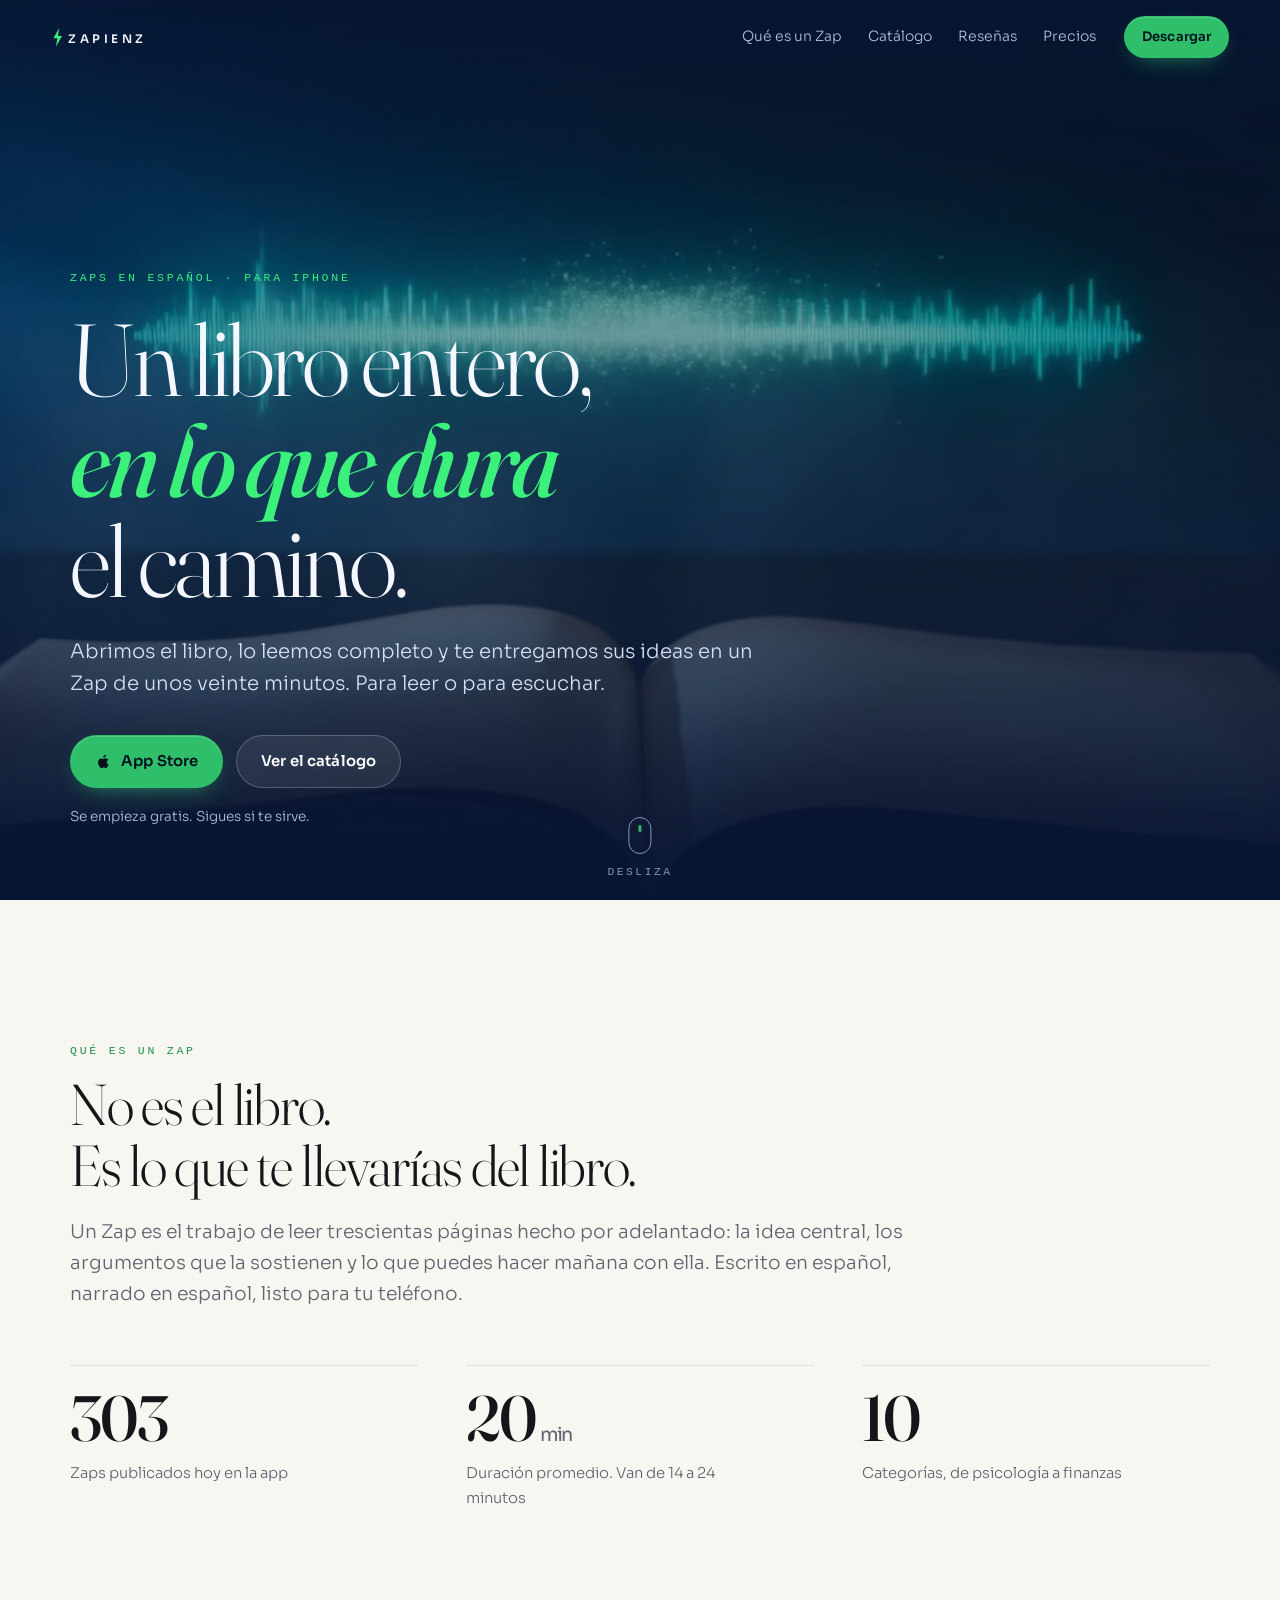
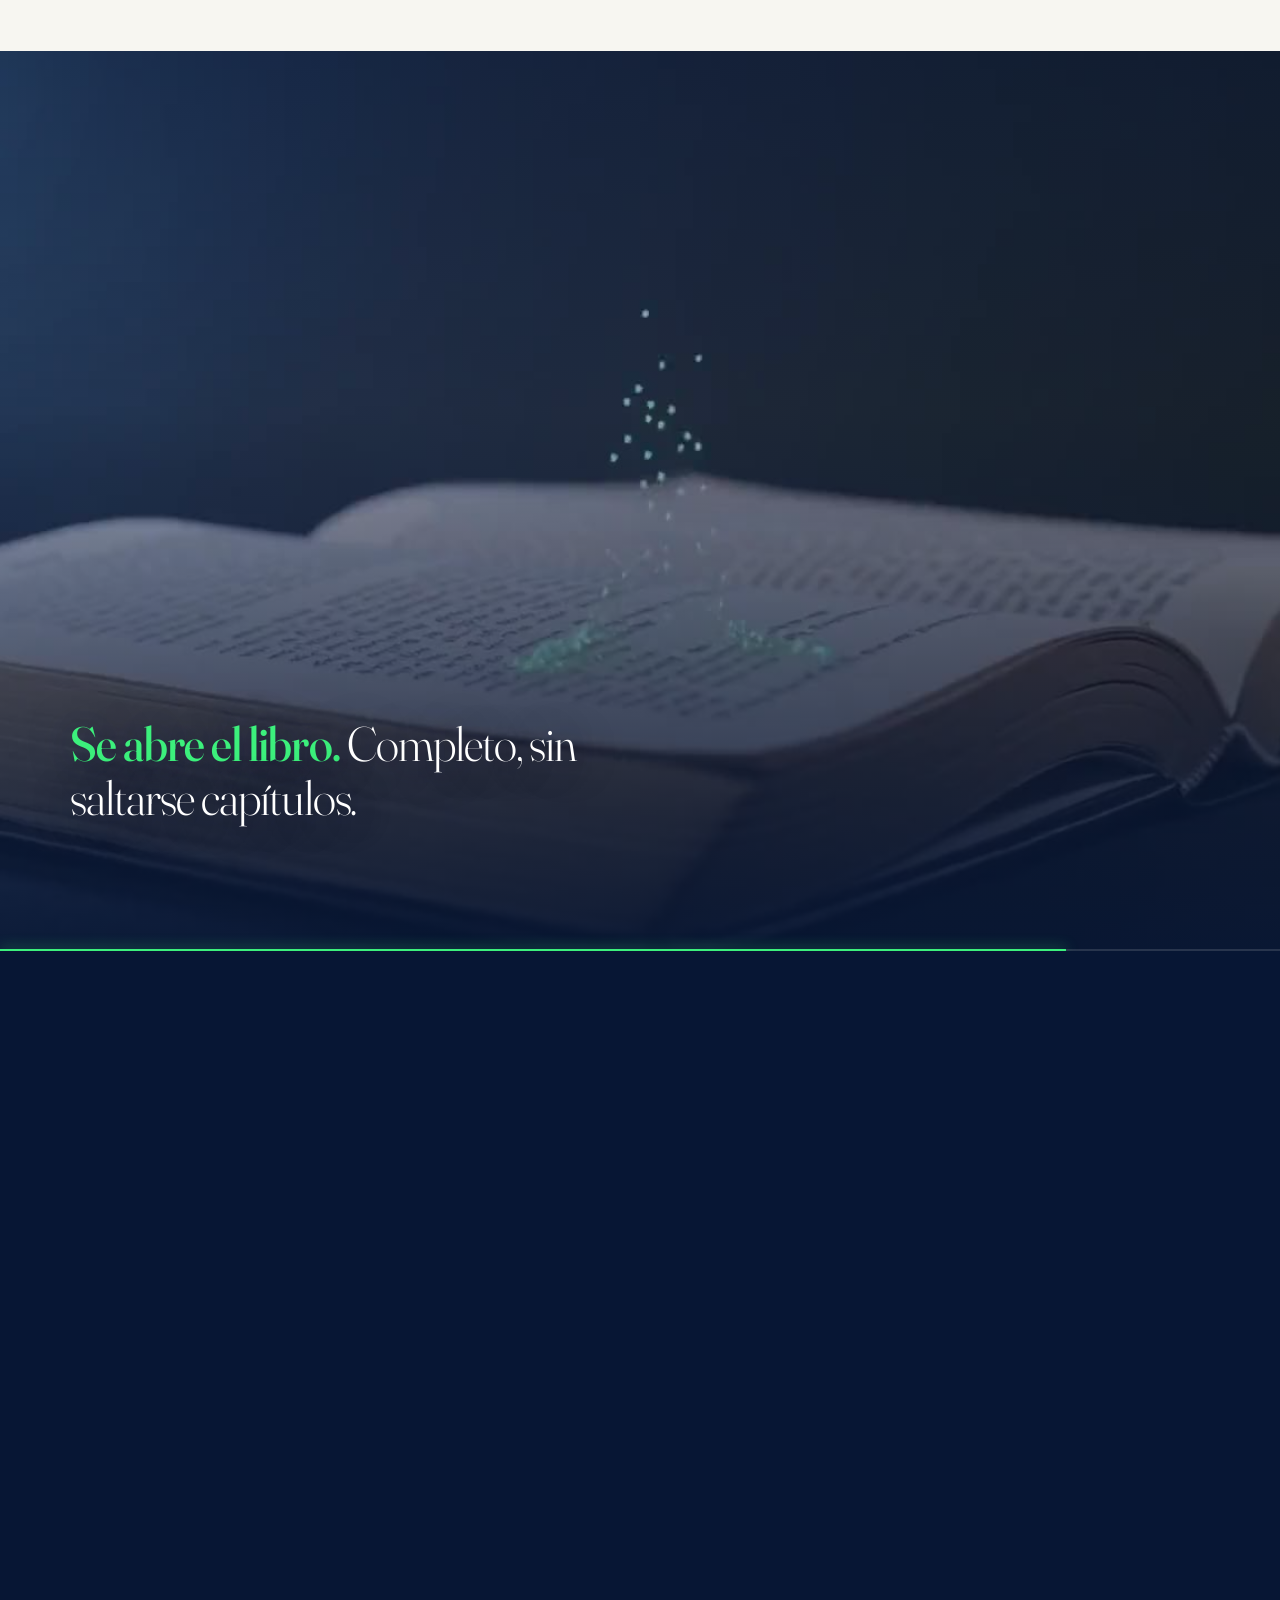
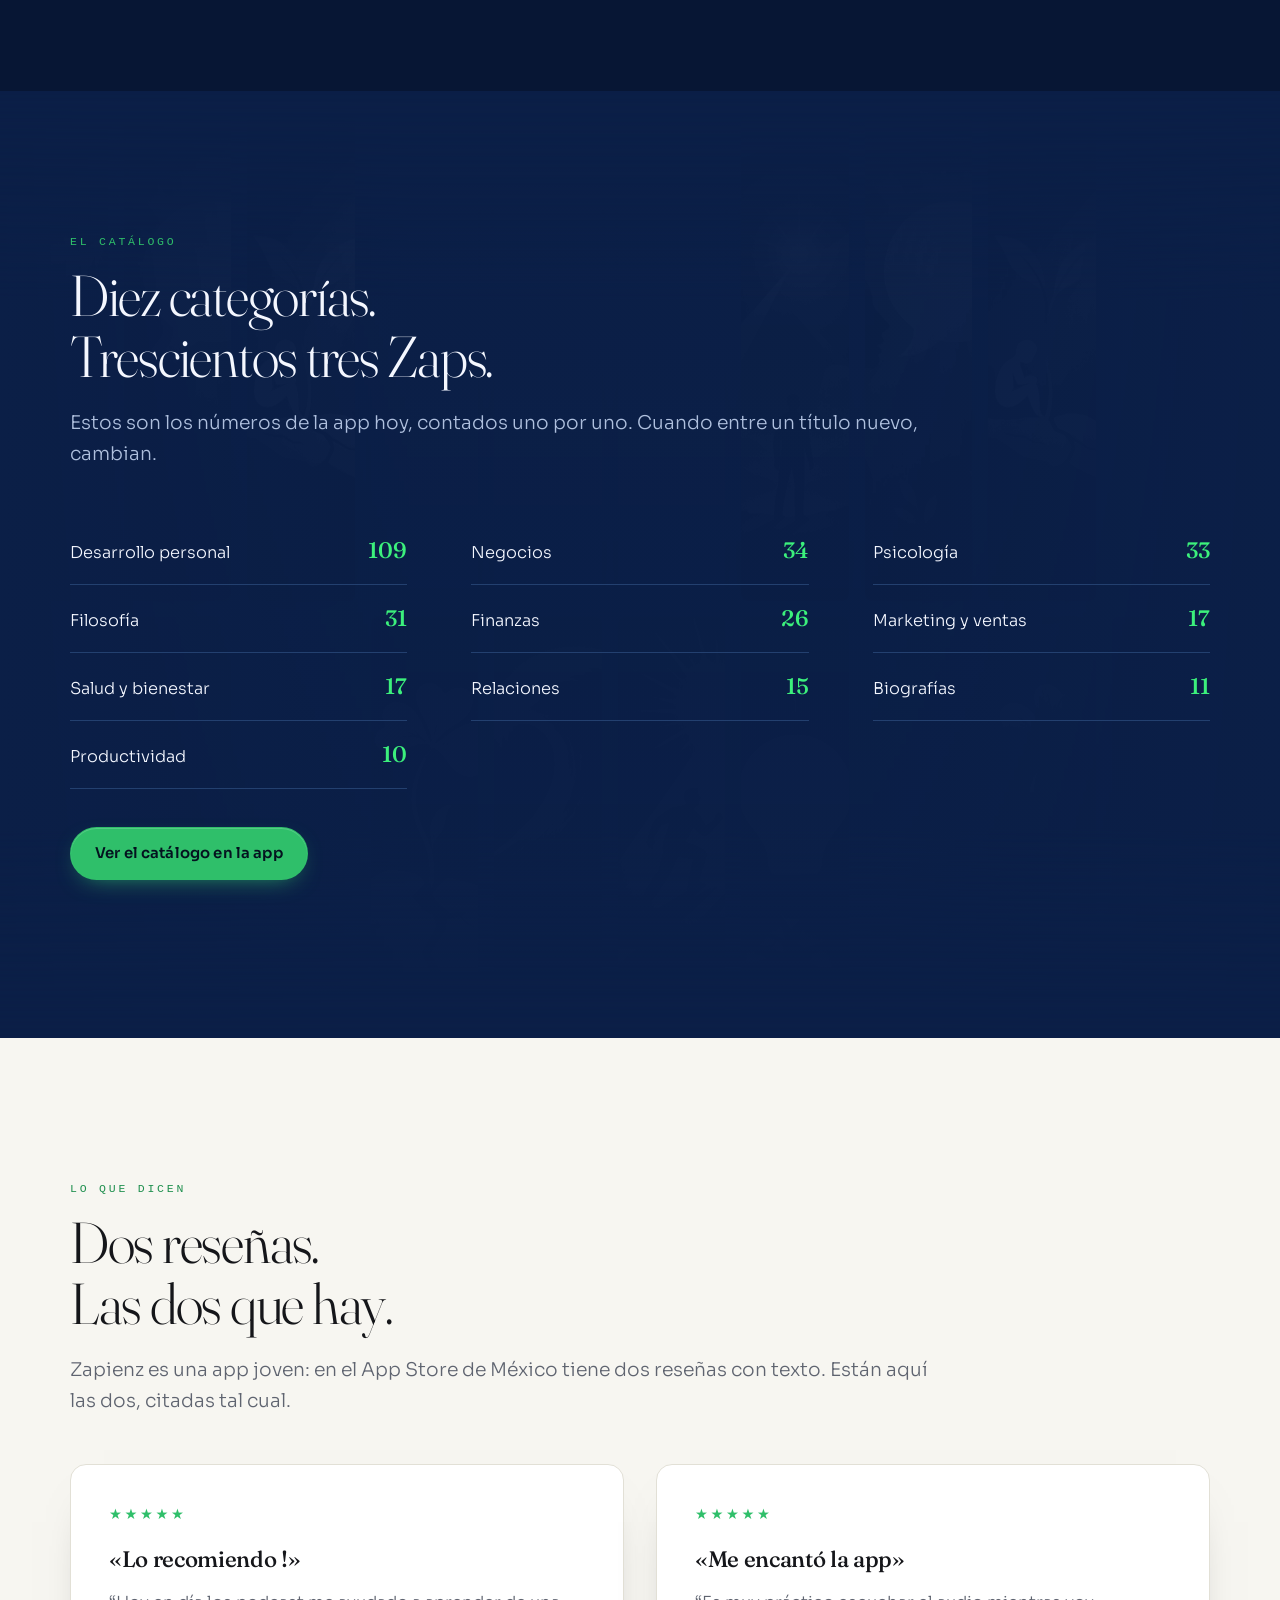
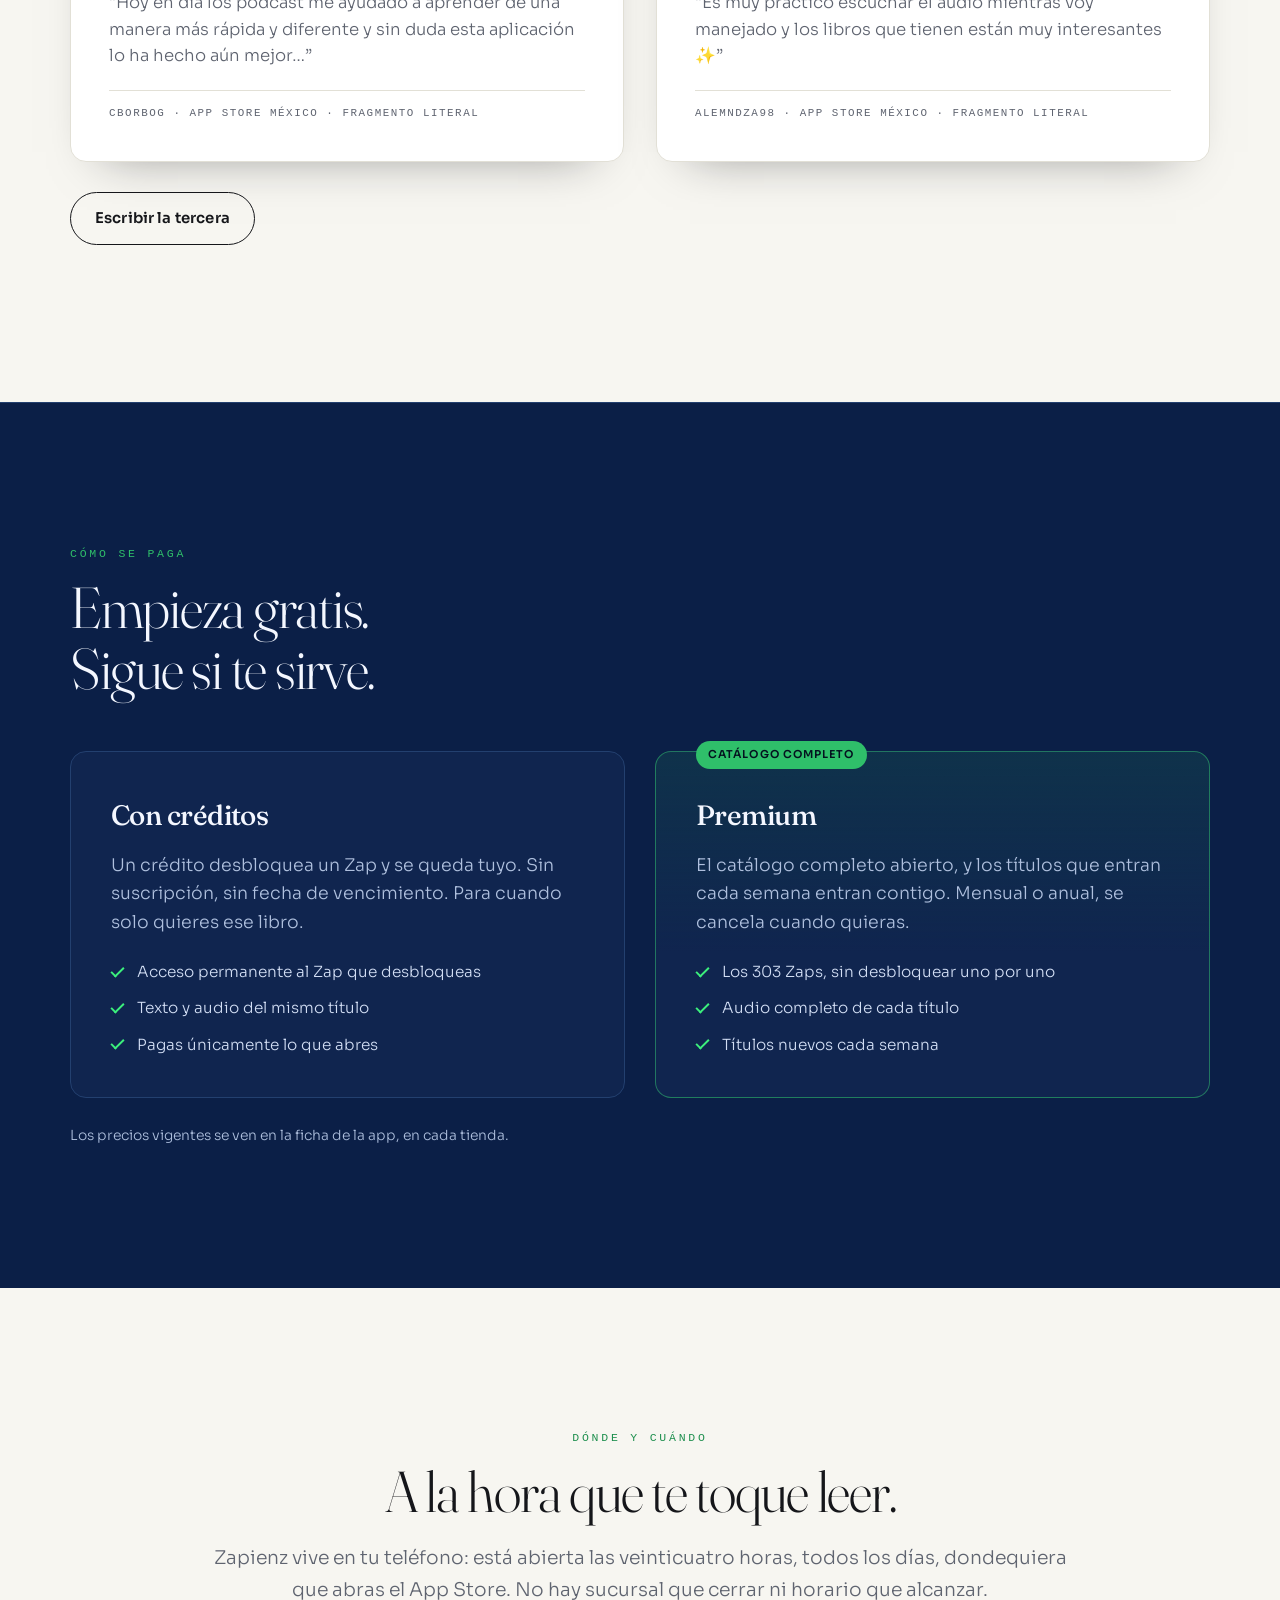
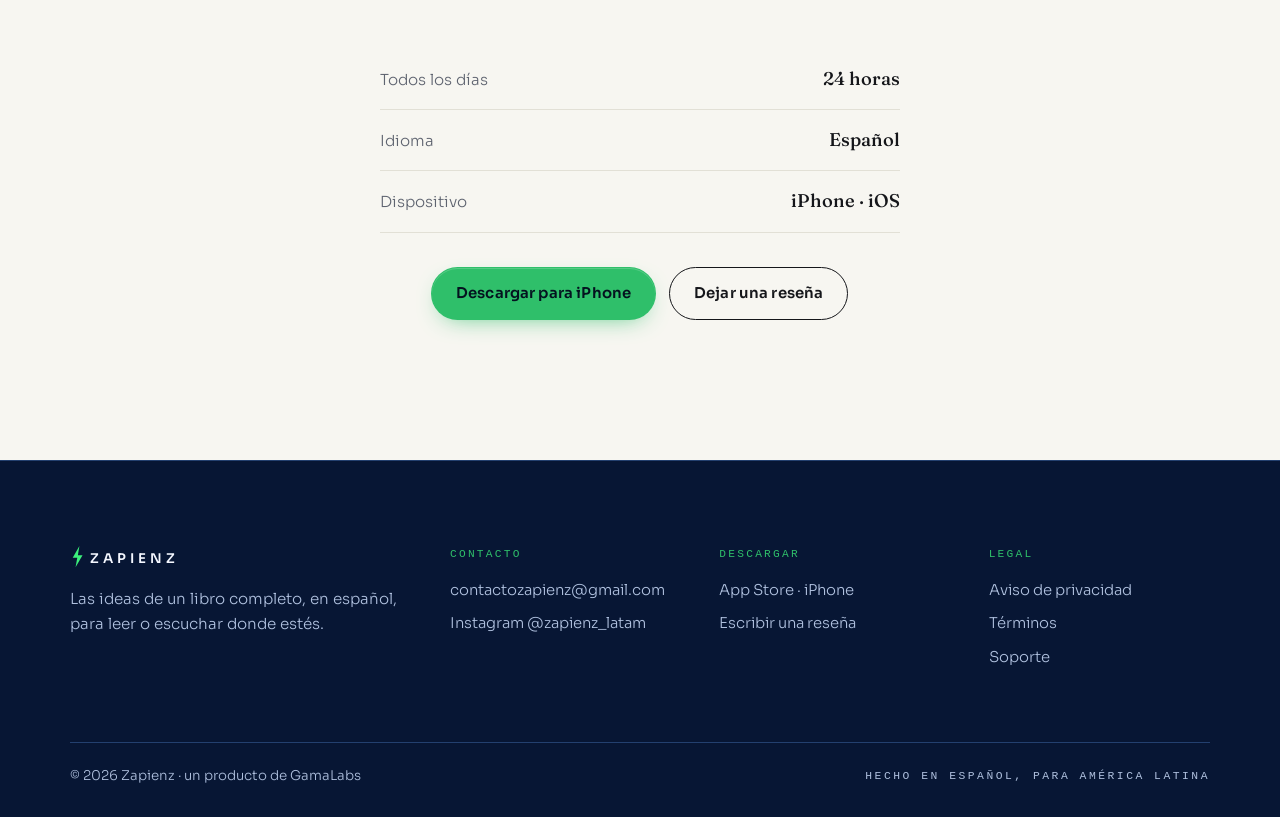
==== commit d199aa6c: "Quitar Android: la app no está en Google Play El enlace que usa el sitio oficial (com.zapienz.app) d" ====
--- a/index.html
+++ b/index.html
@@ -4,7 +4,7 @@
 <meta charset="utf-8">
 <meta name="viewport" content="width=device-width,initial-scale=1,viewport-fit=cover">
 <title>Zapienz — Un libro entero, en lo que dura el camino</title>
-<meta name="description" content="303 Zaps en español para leer o escuchar: las ideas de un libro completo en unos veinte minutos. Diez categorías, en tu teléfono, iPhone y Android.">
+<meta name="description" content="303 Zaps en español para leer o escuchar: las ideas de un libro completo en unos veinte minutos. Diez categorías, en tu iPhone.">
 <meta name="theme-color" content="#0B1F47">
 <link rel="canonical" href="https://gamalabs26.github.io/zapienz-latam/">
 <meta name="robots" content="index,follow">
@@ -21,7 +21,7 @@
 <meta property="og:image:alt" content="Un libro abierto del que se desprenden partículas de luz que forman una onda de audio.">
 <meta name="twitter:card" content="summary_large_image">
 <meta name="twitter:title" content="Zapienz — Un libro entero, en lo que dura el camino">
-<meta name="twitter:description" content="303 Zaps en español para leer o escuchar. Diez categorías, iPhone y Android.">
+<meta name="twitter:description" content="303 Zaps en español para leer o escuchar. Diez categorías, en tu iPhone.">
 <meta name="twitter:image" content="https://gamalabs26.github.io/zapienz-latam/assets/img/og.jpg">
 
 <link rel="icon" href="assets/img/favicon.svg" type="image/svg+xml">
@@ -40,7 +40,7 @@
   "@type": "MobileApplication",
   "name": "Zapienz",
   "applicationCategory": "EducationApplication",
-  "operatingSystem": "iOS, Android",
+  "operatingSystem": "iOS",
   "inLanguage": "es",
   "url": "https://gamalabs26.github.io/zapienz-latam/",
   "description": "Zaps en español: las ideas de un libro completo para leer o escuchar en unos veinte minutos.",
@@ -48,8 +48,7 @@
   "email": "contactozapienz@gmail.com",
   "sameAs": [
     "https://www.instagram.com/zapienz_latam",
-    "https://apps.apple.com/mx/app/zapienz/id6762142820",
-    "https://play.google.com/store/apps/details?id=com.zapienz.app"
+    "https://apps.apple.com/mx/app/zapienz/id6762142820"
   ]
 }
 </script>
@@ -94,7 +93,7 @@
   </div>
 
   <div class="hero__cuerpo">
-    <p class="sobre" data-anim="1">Zaps en español · iPhone y Android</p>
+    <p class="sobre" data-anim="1">Zaps en español · para iPhone</p>
     <h1 class="titular" data-anim="2">
       Un libro entero,<br><em>en lo que dura</em><br>el camino.
     </h1>
@@ -107,10 +106,7 @@
         <svg viewBox="0 0 24 24" aria-hidden="true" class="ico"><path d="M16.7 12.9c0-2.3 1.9-3.4 2-3.5-1.1-1.6-2.8-1.8-3.4-1.8-1.4-.2-2.8.8-3.5.8-.7 0-1.8-.8-3-.8-1.5 0-2.9.9-3.7 2.3-1.6 2.7-.4 6.8 1.1 9 .8 1.1 1.7 2.3 2.9 2.2 1.2 0 1.6-.7 3-.7s1.8.7 3 .7c1.2 0 2-1.1 2.8-2.2.9-1.3 1.2-2.5 1.3-2.6-.1 0-2.5-1-2.5-3.4zM14.5 5.3c.6-.8 1.1-1.9 1-3-.9 0-2.1.6-2.8 1.4-.6.7-1.2 1.8-1 2.9 1 .1 2.1-.5 2.8-1.3z"/></svg>
         App Store
       </a>
-      <a class="btn btn--ghost" data-iman href="https://play.google.com/store/apps/details?id=com.zapienz.app">
-        <svg viewBox="0 0 24 24" aria-hidden="true" class="ico"><path d="M3.6 2.3c-.3.3-.5.8-.5 1.4v16.6c0 .6.2 1.1.5 1.4l.1.1 9.3-9.3v-.2L3.7 2.2l-.1.1zm12.5 6.2L13.7 6 4.6 1.3l11.5 7.2zM4.6 22.7l9.1-4.7 2.4-2.4-11.5 7.1zM20.4 10.5l-2.9-1.6-2.6 2.6v.2l2.6 2.6 2.9-1.7c.8-.5.8-1.6 0-2.1z"/></svg>
-        Google Play
-      </a>
+      <a class="btn btn--ghost" data-iman href="#catalogo">Ver el catálogo</a>
     </div>
     <p class="hero__nota" data-anim="5">Se empieza gratis. Sigues si te sirve.</p>
   </div>
@@ -288,19 +284,19 @@
     <h2 class="h2 rev" data-esc="1">A la hora que te toque leer.</h2>
     <p class="parrafo parrafo--centro rev" data-esc="2">
       Zapienz vive en tu teléfono: está abierta las veinticuatro horas, todos los días,
-      en cualquier país donde tengas la tienda de tu celular. No hay sucursal que cerrar
-      ni horario que alcanzar.
+      dondequiera que abras el App Store. No hay sucursal que cerrar ni horario que
+      alcanzar.
     </p>
 
     <div class="horario rev" data-esc="3">
       <div class="horario__f"><span>Todos los días</span><b>24&nbsp;horas</b></div>
       <div class="horario__f"><span>Idioma</span><b>Español</b></div>
-      <div class="horario__f"><span>Dispositivos</span><b>iPhone y Android</b></div>
+      <div class="horario__f"><span>Dispositivo</span><b>iPhone · iOS</b></div>
     </div>
 
     <div class="hero__acciones hero__acciones--centro rev" data-esc="4">
       <a class="btn" data-iman href="https://apps.apple.com/mx/app/zapienz/id6762142820">Descargar para iPhone</a>
-      <a class="btn btn--linea" data-iman href="https://play.google.com/store/apps/details?id=com.zapienz.app">Descargar para Android</a>
+      <a class="btn btn--linea" data-iman href="https://apps.apple.com/mx/app/zapienz/id6762142820?action=write-review">Dejar una reseña</a>
     </div>
   </div>
 </section>
@@ -327,7 +323,7 @@
     <div class="pie__col">
       <h3>Descargar</h3>
       <p><a href="https://apps.apple.com/mx/app/zapienz/id6762142820">App Store · iPhone</a></p>
-      <p><a href="https://play.google.com/store/apps/details?id=com.zapienz.app">Google Play · Android</a></p>
+      <p><a href="https://apps.apple.com/mx/app/zapienz/id6762142820?action=write-review">Escribir una reseña</a></p>
     </div>
 
     <div class="pie__col">
